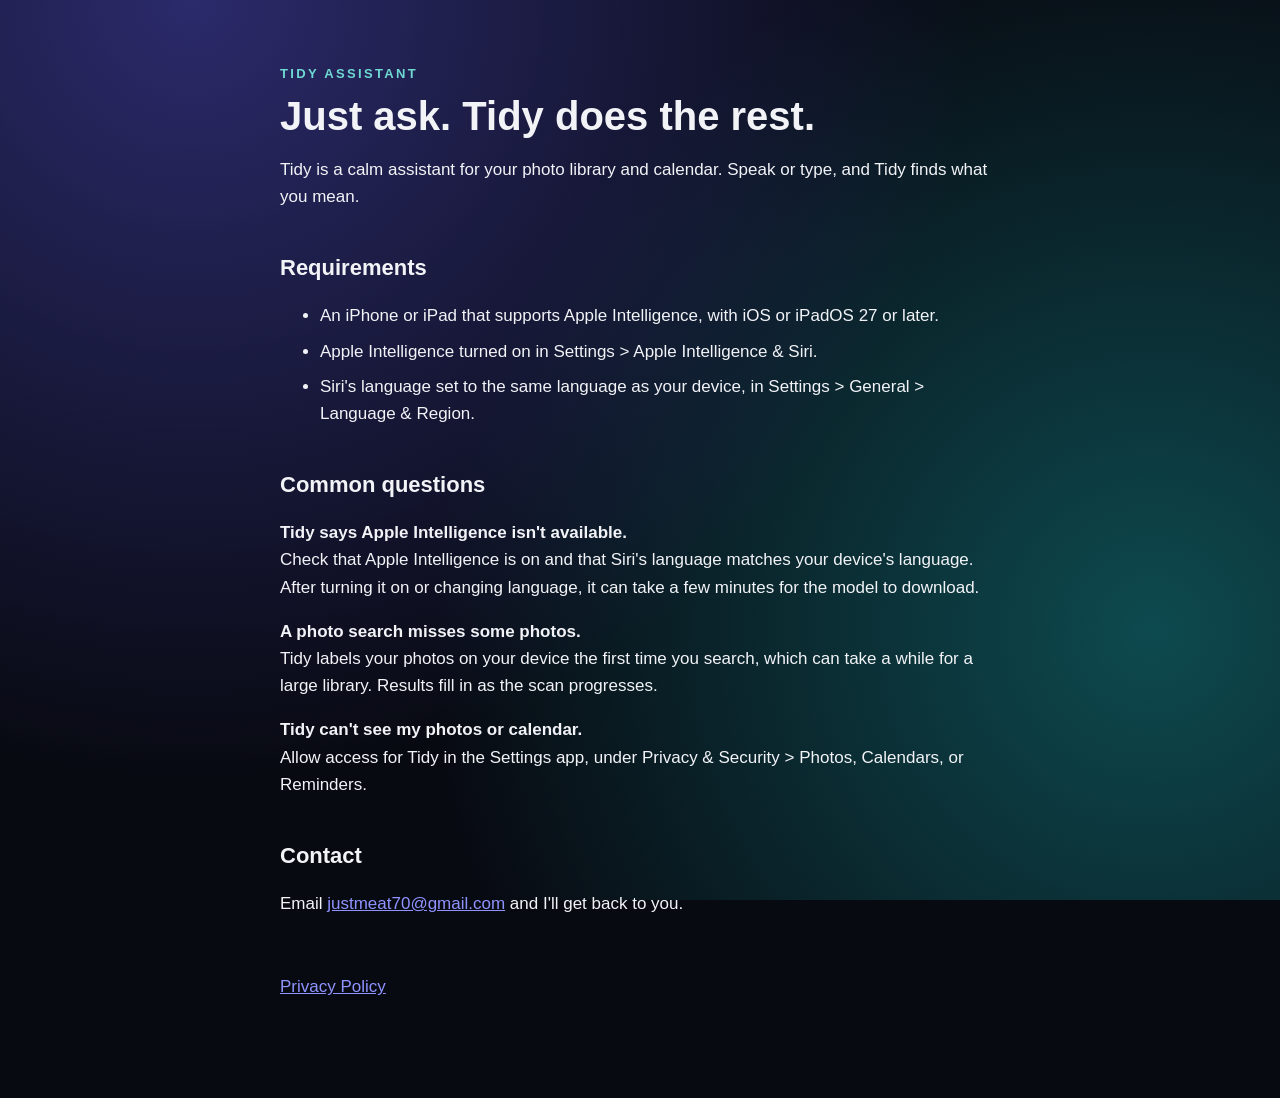
==== index.html @ b727bf93 "PP" ====
<!doctype html>
<html lang="en">
<head>
<meta charset="utf-8">
<meta name="viewport" content="width=device-width, initial-scale=1">
<title>Tidy Assistant – Support</title>
<link rel="stylesheet" href="style.css">
</head>
<body>
<main>
  <p class="eyebrow">Tidy Assistant</p>
  <h1>Just ask. Tidy does the rest.</h1>
  <p>Tidy is a calm assistant for your photo library and calendar. Speak or type, and Tidy finds what you mean.</p>

  <h2>Requirements</h2>
  <ul>
    <li>An iPhone or iPad that supports Apple Intelligence, with iOS or iPadOS 27 or later.</li>
    <li>Apple Intelligence turned on in Settings &gt; Apple Intelligence &amp; Siri.</li>
    <li>Siri's language set to the same language as your device, in Settings &gt; General &gt; Language &amp; Region.</li>
  </ul>

  <h2>Common questions</h2>
  <p><strong>Tidy says Apple Intelligence isn't available.</strong><br>
  Check that Apple Intelligence is on and that Siri's language matches your device's language. After turning it on or changing language, it can take a few minutes for the model to download.</p>
  <p><strong>A photo search misses some photos.</strong><br>
  Tidy labels your photos on your device the first time you search, which can take a while for a large library. Results fill in as the scan progresses.</p>
  <p><strong>Tidy can't see my photos or calendar.</strong><br>
  Allow access for Tidy in the Settings app, under Privacy &amp; Security &gt; Photos, Calendars, or Reminders.</p>

  <h2>Contact</h2>
  <p>Email <a href="mailto:justmeat70@gmail.com">justmeat70@gmail.com</a> and I'll get back to you.</p>

  <p class="footer"><a href="privacy.html">Privacy Policy</a></p>
</main>
</body>
</html>
---- style.css ----
:root {
  color-scheme: dark;
  --text: #f2f3f7;
  --muted: #a9adbd;
  --accent: #6fd9d3;
  --link: #8f93ff;
}

body {
  margin: 0;
  background: radial-gradient(circle at 15% 0%, #2b2a6b 0%, transparent 55%),
              radial-gradient(circle at 90% 70%, #0d4a4f 0%, transparent 55%),
              #080a12;
  background-attachment: fixed;
  color: var(--text);
  font: 17px/1.6 -apple-system, BlinkMacSystemFont, "Helvetica Neue", sans-serif;
}

main {
  max-width: 720px;
  margin: 0 auto;
  padding: 64px 20px 80px;
}

.eyebrow {
  color: var(--accent);
  font-size: 13px;
  font-weight: 600;
  letter-spacing: 0.18em;
  text-transform: uppercase;
  margin: 0 0 8px;
}

h1 {
  font-size: 40px;
  line-height: 1.15;
  margin: 0 0 12px;
}

h2 {
  font-size: 22px;
  margin: 40px 0 8px;
}

.meta, .footer {
  color: var(--muted);
}

.footer {
  margin-top: 56px;
}

a {
  color: var(--link);
}

li {
  margin-bottom: 8px;
}
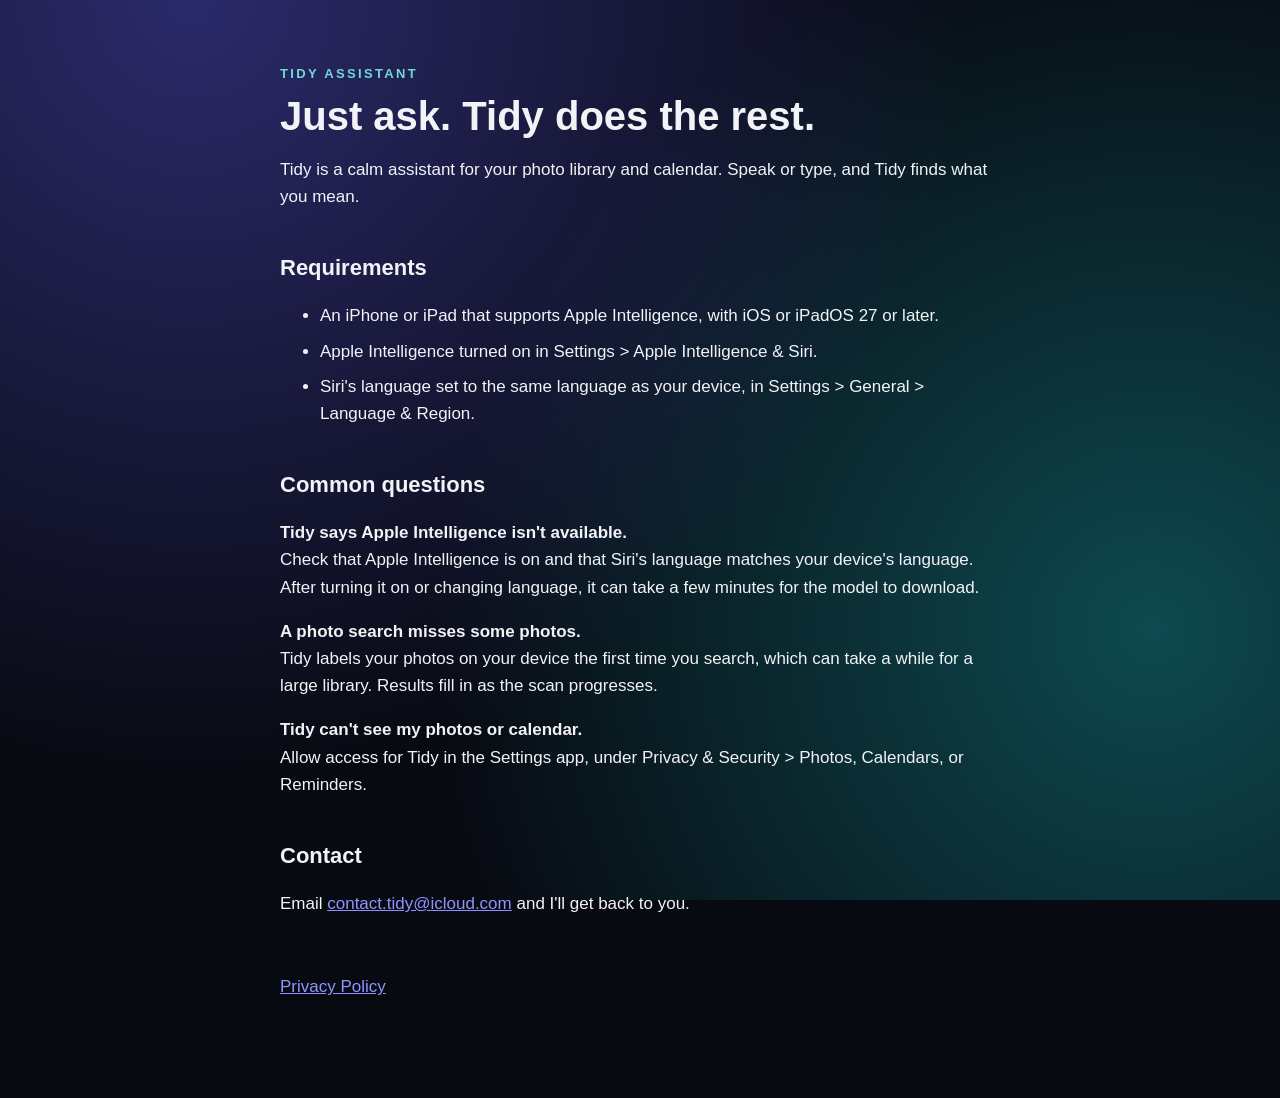
==== commit f4830259: "update email" ====
--- a/index.html
+++ b/index.html
@@ -28,7 +28,7 @@
   Allow access for Tidy in the Settings app, under Privacy &amp; Security &gt; Photos, Calendars, or Reminders.</p>
 
   <h2>Contact</h2>
-  <p>Email <a href="mailto:justmeat70@gmail.com">justmeat70@gmail.com</a> and I'll get back to you.</p>
+  <p>Email <a href="mailto:contact.tidy@icloud.com">contact.tidy@icloud.com</a> and I'll get back to you.</p>
 
   <p class="footer"><a href="privacy.html">Privacy Policy</a></p>
 </main>
